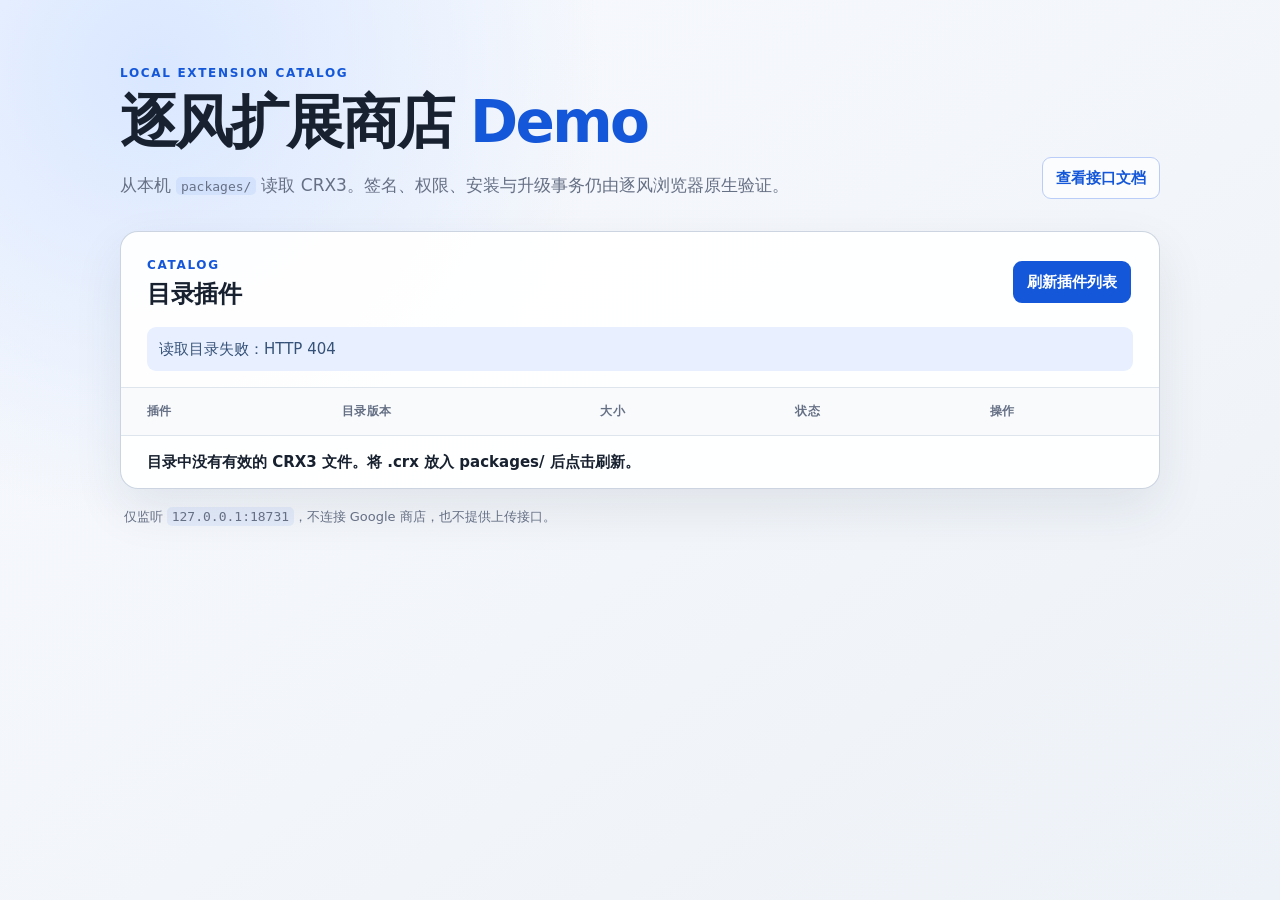
==== index.html @ 1a3bc920 "first" ====
<!doctype html>
<html lang="zh-CN">
<head>
  <meta charset="utf-8">
  <meta name="viewport" content="width=device-width, initial-scale=1">
  <title>逐风扩展商店 Demo</title>
  <link rel="stylesheet" href="/style.css">
  <script src="/app.js" defer></script>
</head>
<body>
  <main class="shell">
    <header class="hero">
      <div>
        <p class="eyebrow">LOCAL EXTENSION CATALOG</p>
        <h1>逐风扩展商店 <span>Demo</span></h1>
        <p class="intro">从本机 <code>packages/</code> 读取 CRX3。签名、权限、安装与升级事务仍由逐风浏览器原生验证。</p>
      </div>
      <a class="secondary-action" href="/docs">查看接口文档</a>
    </header>

    <section class="panel" aria-labelledby="catalog-heading">
      <div class="toolbar">
        <div>
          <p class="section-label">CATALOG</p>
          <h2 id="catalog-heading">目录插件</h2>
        </div>
        <button id="refresh" type="button">刷新插件列表</button>
      </div>
      <div id="status" class="status" role="status" aria-live="polite">正在读取本地目录…</div>
      <progress id="download-progress" aria-label="CRX 下载进度" hidden></progress>
      <div class="table-wrap">
        <table>
          <thead><tr><th>插件</th><th>目录版本</th><th>大小</th><th>状态</th><th>操作</th></tr></thead>
          <tbody id="packages"></tbody>
        </table>
      </div>
    </section>

    <footer>仅监听 <code>127.0.0.1:18731</code>，不连接 Google 商店，也不提供上传接口。</footer>
  </main>
</body>
</html>
---- style.css ----
:root {
  color-scheme: light;
  --ink: #18212f;
  --muted: #667085;
  --line: #dfe5ec;
  --panel: rgba(255, 255, 255, 0.92);
  --brand: #1457d9;
  --brand-dark: #0b3f9f;
  --accent: #e8f0ff;
}

* { box-sizing: border-box; }

body {
  min-height: 100vh;
  margin: 0;
  color: var(--ink);
  background:
    radial-gradient(circle at 12% 8%, #d9e7ff 0, transparent 28rem),
    linear-gradient(145deg, #f8faff 0%, #f2f5f9 56%, #edf2f8 100%);
  font: 15px/1.6 system-ui, -apple-system, BlinkMacSystemFont, "Segoe UI", sans-serif;
}

.shell,
body > section,
body > h1,
body > p {
  width: min(1040px, calc(100% - 32px));
  margin-right: auto;
  margin-left: auto;
}

.shell { padding: 64px 0 40px; }

.hero {
  display: flex;
  align-items: flex-end;
  justify-content: space-between;
  gap: 32px;
  margin-bottom: 32px;
}

.eyebrow,
.section-label {
  margin: 0 0 6px;
  color: var(--brand);
  font-size: 12px;
  font-weight: 750;
  letter-spacing: .14em;
}

h1, h2 { line-height: 1.15; }
h1 { margin: 0; font-size: clamp(34px, 6vw, 58px); letter-spacing: -.045em; }
h1 span { color: var(--brand); }
h2 { margin: 0; font-size: 24px; letter-spacing: -.02em; }

.intro { max-width: 680px; margin: 16px 0 0; color: var(--muted); font-size: 17px; }

.panel {
  overflow: hidden;
  border: 1px solid rgba(198, 208, 221, .9);
  border-radius: 18px;
  background: var(--panel);
  box-shadow: 0 20px 50px rgba(31, 52, 79, .09);
}

.toolbar {
  display: flex;
  align-items: center;
  justify-content: space-between;
  gap: 20px;
  padding: 24px 26px 18px;
}

button,
.secondary-action {
  border: 1px solid transparent;
  border-radius: 9px;
  padding: 8px 13px;
  font: inherit;
  font-weight: 650;
  text-decoration: none;
  transition: background-color .15s ease, border-color .15s ease, transform .15s ease;
}

button { margin: 2px; color: #fff; background: var(--brand); cursor: pointer; }
button:hover:not(:disabled) { background: var(--brand-dark); transform: translateY(-1px); }
button:disabled { opacity: .48; cursor: not-allowed; }
.secondary-action { flex: 0 0 auto; color: var(--brand); border-color: #b9cdf8; background: rgba(255, 255, 255, .72); }
.secondary-action:hover { border-color: var(--brand); background: #fff; }

.status {
  min-height: 44px;
  margin: 0 26px 16px;
  padding: 10px 12px;
  border-radius: 9px;
  color: #365178;
  background: var(--accent);
  white-space: pre-wrap;
}

#download-progress { width: calc(100% - 52px); margin: 0 26px 16px; accent-color: var(--brand); }

.table-wrap { overflow-x: auto; }
table { width: 100%; border-collapse: collapse; }
th, td { padding: 14px 26px; border-top: 1px solid var(--line); text-align: left; vertical-align: middle; }
th { color: var(--muted); background: #f8fafc; font-size: 12px; font-weight: 700; letter-spacing: .04em; white-space: nowrap; }
td:first-child { min-width: 240px; font-weight: 620; }
td:last-child { min-width: 150px; }

footer { padding: 18px 4px; color: var(--muted); font-size: 13px; }
a { color: var(--brand); }
code, pre { font: 13px/1.55 ui-monospace, SFMono-Regular, Menlo, Consolas, monospace; }
code { padding: .12em .35em; border-radius: 5px; background: rgba(20, 87, 217, .07); }
pre { overflow-x: auto; padding: 16px; border: 1px solid var(--line); border-radius: 10px; background: #f8fafc; }
pre code { padding: 0; background: transparent; }

.docs-page { width: min(920px, calc(100% - 32px)); margin: 40px auto; }
.docs-page section { width: auto; margin: 34px 0; }
.docs-page table { border: 1px solid var(--line); background: #fff; }

@media (max-width: 700px) {
  .shell { padding-top: 36px; }
  .hero { align-items: flex-start; flex-direction: column; gap: 18px; }
  .toolbar { align-items: flex-start; }
  th, td { padding: 12px 16px; }
  .status { margin-right: 16px; margin-left: 16px; }
  #download-progress { width: calc(100% - 32px); margin-right: 16px; margin-left: 16px; }
}

@media (prefers-reduced-motion: reduce) {
  button, .secondary-action { transition: none; }
}
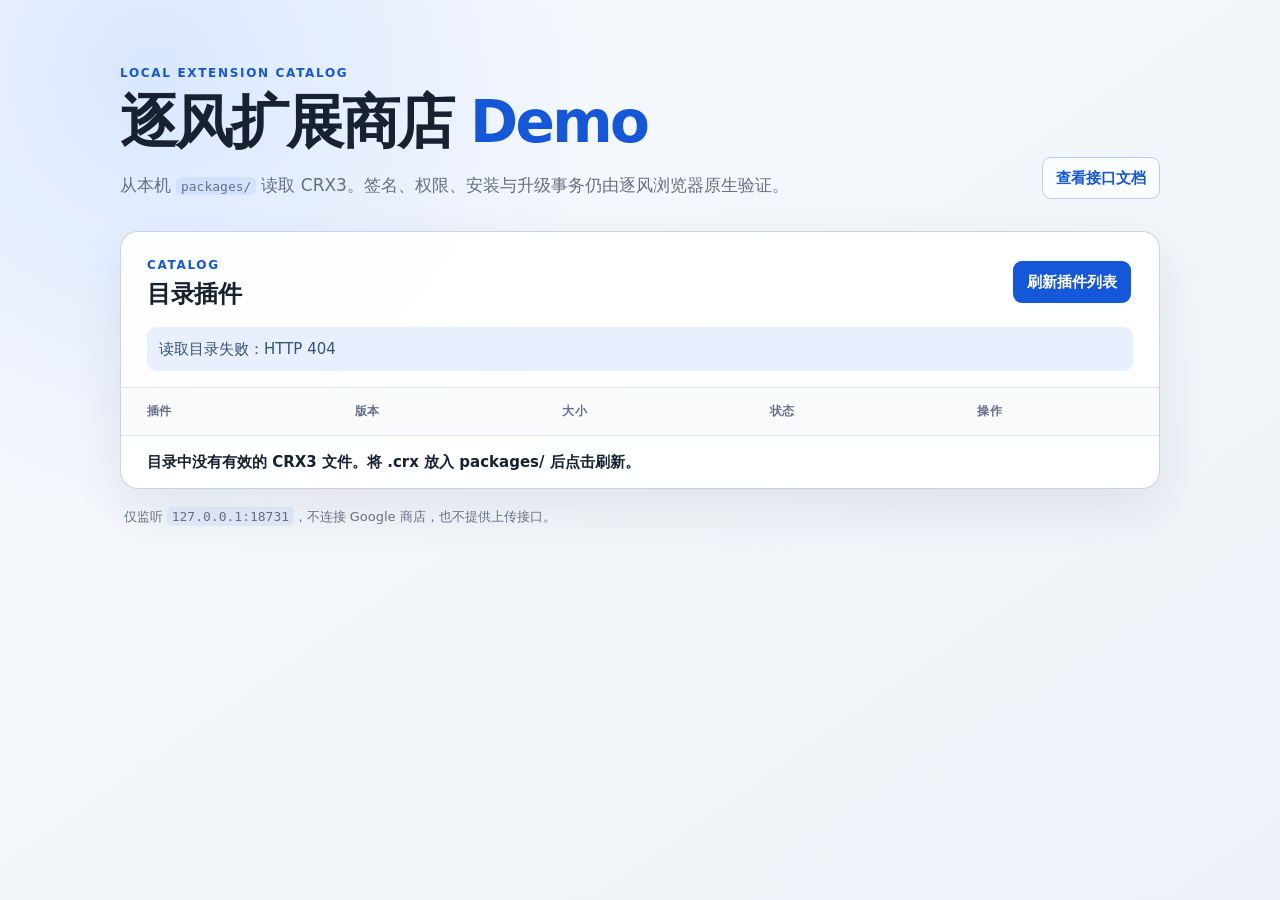
==== commit f8ce54b9: "允许局域网访问" ====
--- a/index.html
+++ b/index.html
@@ -30,7 +30,7 @@
       <progress id="download-progress" aria-label="CRX 下载进度" hidden></progress>
       <div class="table-wrap">
         <table>
-          <thead><tr><th>插件</th><th>目录版本</th><th>大小</th><th>状态</th><th>操作</th></tr></thead>
+          <thead><tr><th>插件</th><th>版本</th><th>大小</th><th>状态</th><th>操作</th></tr></thead>
           <tbody id="packages"></tbody>
         </table>
       </div>
--- a/style.css
+++ b/style.css
@@ -106,6 +106,7 @@
 th, td { padding: 14px 26px; border-top: 1px solid var(--line); text-align: left; vertical-align: middle; }
 th { color: var(--muted); background: #f8fafc; font-size: 12px; font-weight: 700; letter-spacing: .04em; white-space: nowrap; }
 td:first-child { min-width: 240px; font-weight: 620; }
+td:first-child .file-name { margin-top: 3px; color: var(--muted); font-size: 13px; font-weight: 400; }
 td:last-child { min-width: 150px; }
 
 footer { padding: 18px 4px; color: var(--muted); font-size: 13px; }
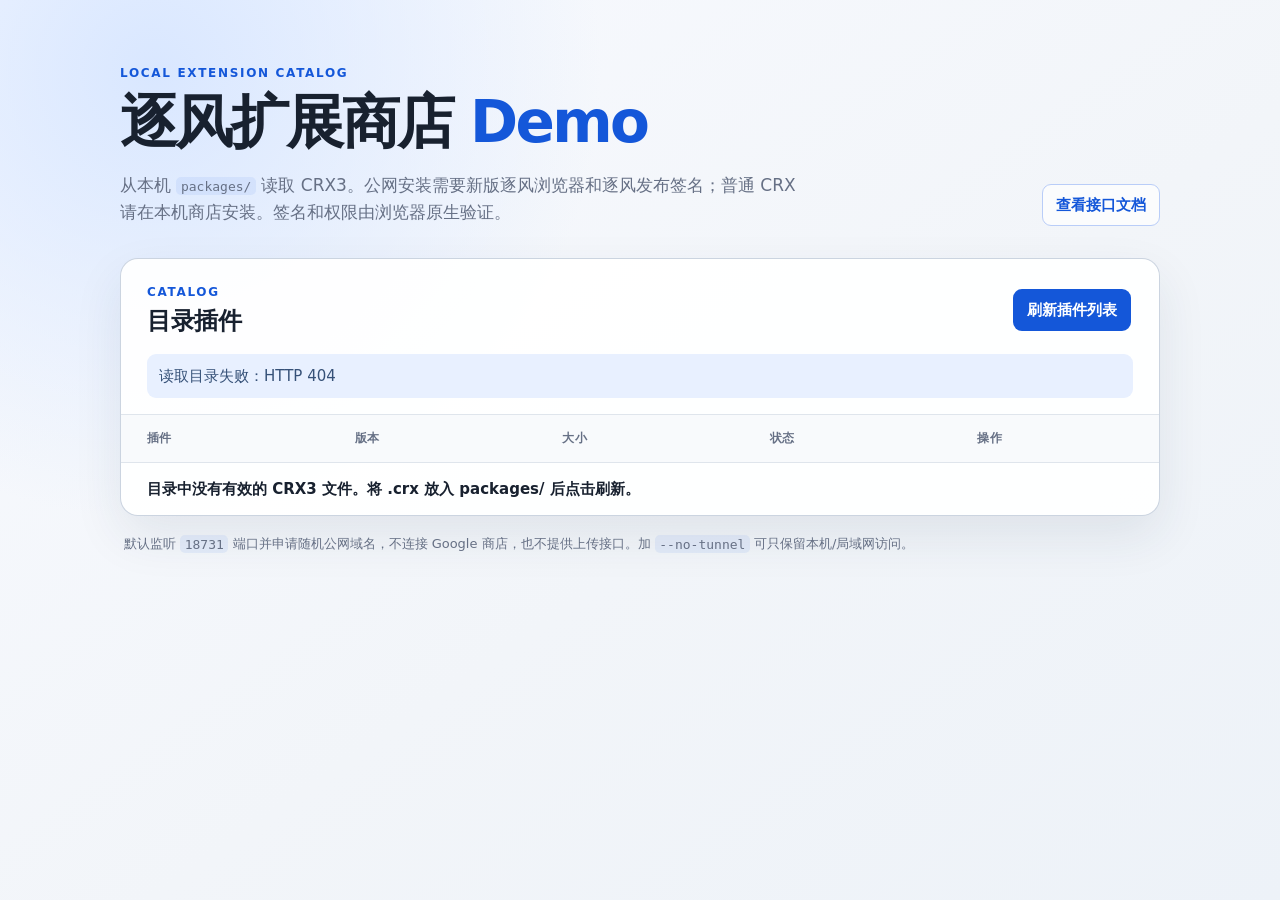
==== commit 38eccc14: "增加随机域名访问" ====
--- a/index.html
+++ b/index.html
@@ -13,7 +13,7 @@
       <div>
         <p class="eyebrow">LOCAL EXTENSION CATALOG</p>
         <h1>逐风扩展商店 <span>Demo</span></h1>
-        <p class="intro">从本机 <code>packages/</code> 读取 CRX3。签名、权限、安装与升级事务仍由逐风浏览器原生验证。</p>
+        <p class="intro">从本机 <code>packages/</code> 读取 CRX3。公网安装需要新版逐风浏览器和逐风发布签名；普通 CRX 请在本机商店安装。签名和权限由浏览器原生验证。</p>
       </div>
       <a class="secondary-action" href="/docs">查看接口文档</a>
     </header>
@@ -36,7 +36,7 @@
       </div>
     </section>
 
-    <footer>仅监听 <code>127.0.0.1:18731</code>，不连接 Google 商店，也不提供上传接口。</footer>
+    <footer>默认监听 <code>18731</code> 端口并申请随机公网域名，不连接 Google 商店，也不提供上传接口。加 <code>--no-tunnel</code> 可只保留本机/局域网访问。</footer>
   </main>
 </body>
 </html>
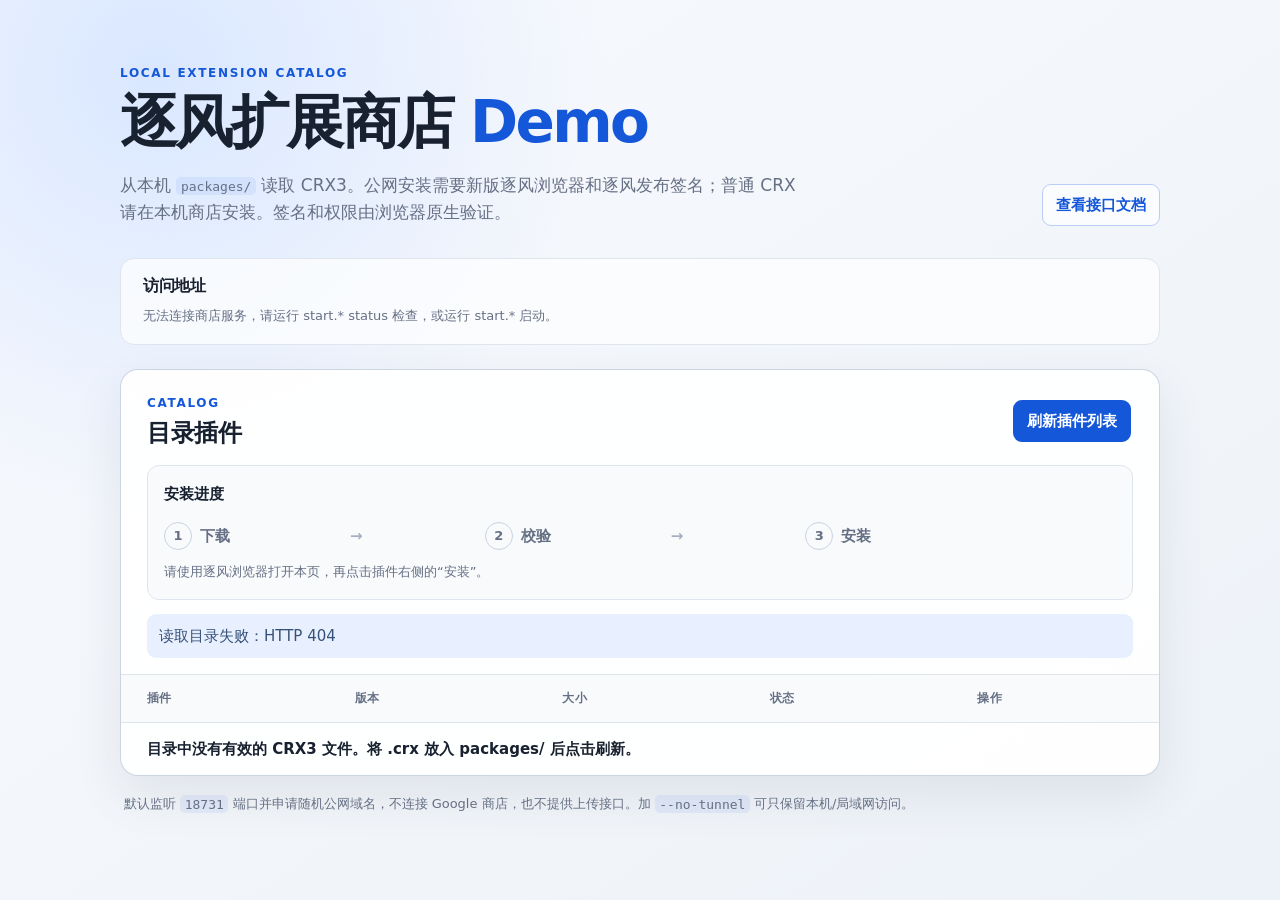
==== commit c32b2713: "插件安装进度" ====
--- a/index.html
+++ b/index.html
@@ -18,6 +18,11 @@
       <a class="secondary-action" href="/docs">查看接口文档</a>
     </header>
 
+    <section class="service-panel" aria-labelledby="service-heading">
+      <h2 id="service-heading">访问地址</h2>
+      <div id="service-status" class="service-status" aria-live="polite">正在读取本机、局域网与公网链接…</div>
+    </section>
+
     <section class="panel" aria-labelledby="catalog-heading">
       <div class="toolbar">
         <div>
@@ -26,6 +31,15 @@
         </div>
         <button id="refresh" type="button">刷新插件列表</button>
       </div>
+      <section id="install-progress" class="install-progress" aria-labelledby="progress-heading" data-result="idle">
+        <h3 id="progress-heading">安装进度</h3>
+        <ol class="install-steps" aria-label="安装阶段">
+          <li id="step-download" data-state="pending"><span class="step-number" aria-hidden="true">1</span><span>下载</span></li>
+          <li id="step-verify" data-state="pending"><span class="step-number" aria-hidden="true">2</span><span>校验</span></li>
+          <li id="step-install" data-state="pending"><span class="step-number" aria-hidden="true">3</span><span>安装</span></li>
+        </ol>
+        <p id="progress-note" class="progress-note">选择插件并点击“安装”，这里将显示本次安装进度。</p>
+      </section>
       <div id="status" class="status" role="status" aria-live="polite">正在读取本地目录…</div>
       <progress id="download-progress" aria-label="CRX 下载进度" hidden></progress>
       <div class="table-wrap">
--- a/style.css
+++ b/style.css
@@ -64,6 +64,11 @@
   box-shadow: 0 20px 50px rgba(31, 52, 79, .09);
 }
 
+.service-panel { margin-bottom: 24px; padding: 18px 22px; border: 1px solid var(--line); border-radius: 14px; background: rgba(255, 255, 255, .7); }
+.service-panel h2 { margin-bottom: 10px; font-size: 16px; }
+.service-status { color: var(--muted); font-size: 13px; overflow-wrap: anywhere; }
+.service-status a { display: block; width: fit-content; margin: 4px 0; text-underline-offset: 3px; }
+
 .toolbar {
   display: flex;
   align-items: center;
@@ -101,6 +106,22 @@
 
 #download-progress { width: calc(100% - 52px); margin: 0 26px 16px; accent-color: var(--brand); }
 
+.install-progress { margin: 0 26px 14px; padding: 16px; border: 1px solid var(--line); border-radius: 12px; background: #f8fafc; }
+.install-progress h3 { margin: 0 0 16px; font-size: 15px; }
+.install-steps { display: flex; gap: 10px; margin: 0; padding: 0; list-style: none; }
+.install-steps li { display: flex; flex: 1; align-items: center; gap: 8px; color: var(--muted); font-weight: 650; }
+.install-steps li:not(:last-child)::after { content: "→"; flex: 1; color: #a5afbf; text-align: center; }
+.step-number { display: grid; flex: 0 0 28px; height: 28px; place-items: center; border: 1px solid #c9d3e1; border-radius: 50%; font-size: 13px; }
+.install-steps [data-state="active"] { color: var(--brand); }
+.install-steps [data-state="active"] .step-number { border-color: var(--brand); background: var(--accent); box-shadow: 0 0 0 3px #e8f0ff; }
+.install-steps [data-state="done"] { color: #13764d; }
+.install-steps [data-state="done"] .step-number { border-color: #13764d; background: #e5f6ee; }
+.install-steps [data-state="failed"] { color: #b42318; }
+.install-steps [data-state="failed"] .step-number { border-color: #b42318; background: #fff0ed; }
+.install-steps [data-state="cancelled"] { color: #975c13; }
+.install-steps [data-state="cancelled"] .step-number { border-color: #975c13; background: #fff6e5; }
+.progress-note { margin: 12px 0 0; color: var(--muted); font-size: 13px; }
+
 .table-wrap { overflow-x: auto; }
 table { width: 100%; border-collapse: collapse; }
 th, td { padding: 14px 26px; border-top: 1px solid var(--line); text-align: left; vertical-align: middle; }
@@ -126,6 +147,9 @@
   .toolbar { align-items: flex-start; }
   th, td { padding: 12px 16px; }
   .status { margin-right: 16px; margin-left: 16px; }
+  .install-progress { margin-right: 16px; margin-left: 16px; padding: 12px; }
+  .install-steps { gap: 5px; }
+  .install-steps li { gap: 6px; font-size: 14px; }
   #download-progress { width: calc(100% - 32px); margin-right: 16px; margin-left: 16px; }
 }
 
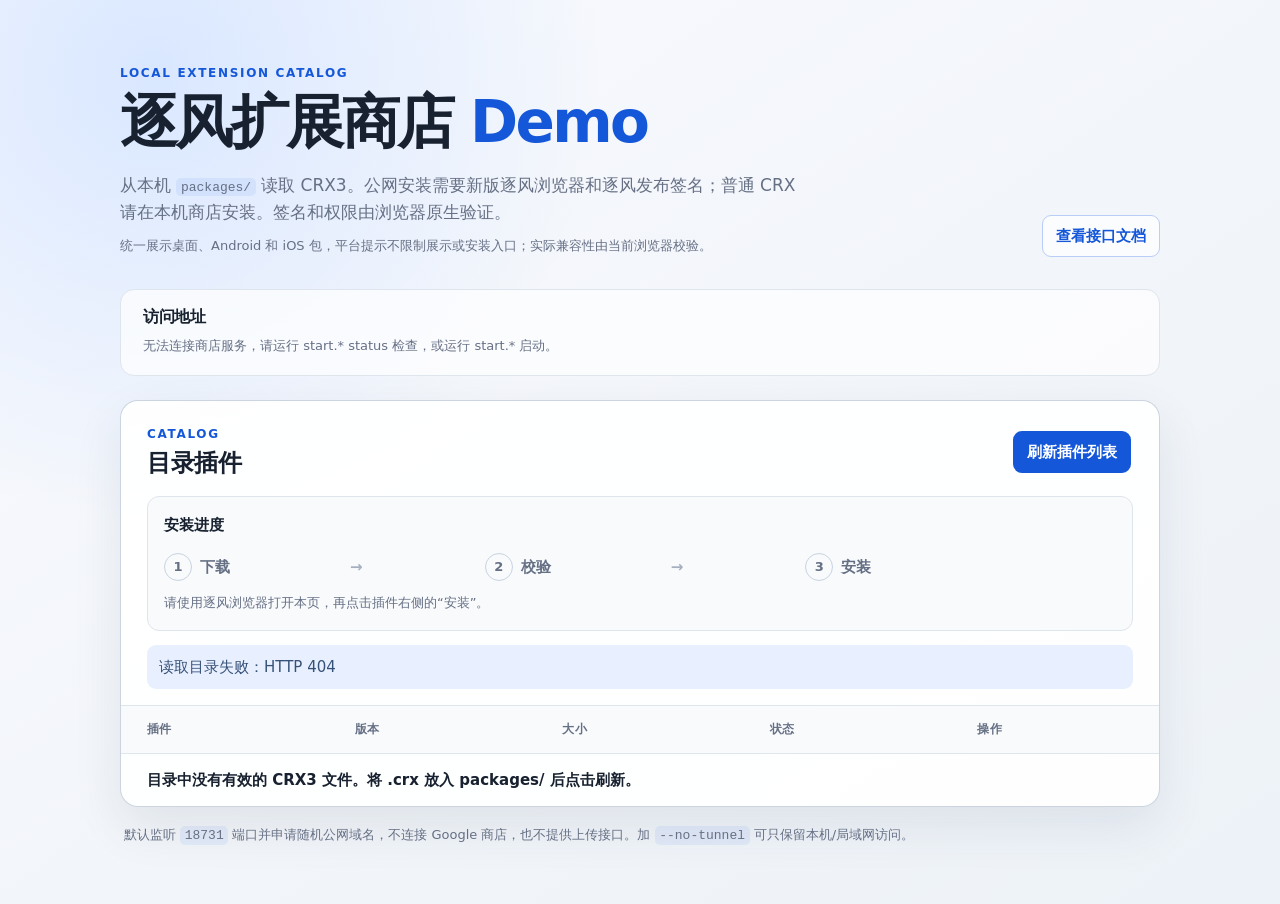
==== commit f4e3eaf1: "新增 iOS 平台提示与断点续传" ====
--- a/index.html
+++ b/index.html
@@ -14,6 +14,7 @@
         <p class="eyebrow">LOCAL EXTENSION CATALOG</p>
         <h1>逐风扩展商店 <span>Demo</span></h1>
         <p class="intro">从本机 <code>packages/</code> 读取 CRX3。公网安装需要新版逐风浏览器和逐风发布签名；普通 CRX 请在本机商店安装。签名和权限由浏览器原生验证。</p>
+        <p class="catalog-note">统一展示桌面、Android 和 iOS 包，平台提示不限制展示或安装入口；实际兼容性由当前浏览器校验。</p>
       </div>
       <a class="secondary-action" href="/docs">查看接口文档</a>
     </header>
--- a/style.css
+++ b/style.css
@@ -55,6 +55,7 @@
 h2 { margin: 0; font-size: 24px; letter-spacing: -.02em; }
 
 .intro { max-width: 680px; margin: 16px 0 0; color: var(--muted); font-size: 17px; }
+.catalog-note { max-width: 680px; margin: 10px 0 0; color: var(--muted); font-size: 13px; }
 
 .panel {
   overflow: hidden;
@@ -137,9 +138,45 @@
 pre { overflow-x: auto; padding: 16px; border: 1px solid var(--line); border-radius: 10px; background: #f8fafc; }
 pre code { padding: 0; background: transparent; }
 
-.docs-page { width: min(920px, calc(100% - 32px)); margin: 40px auto; }
-.docs-page section { width: auto; margin: 34px 0; }
+.docs-page { width: min(1280px, calc(100% - 32px)); margin: 40px auto; }
+.docs-layout { display: grid; grid-template-columns: 200px minmax(0, 1fr); gap: 40px; align-items: start; }
+.docs-sidebar { position: sticky; top: 24px; max-height: calc(100vh - 48px); overflow-y: auto; }
+.docs-back { display: inline-block; margin-bottom: 20px; text-decoration: none; font-weight: 650; }
+.docs-nav { padding: 14px; border: 1px solid var(--line); border-radius: 12px; background: rgba(255, 255, 255, .85); }
+.docs-nav strong { display: block; margin-bottom: 8px; font-size: 13px; }
+.docs-nav a { display: block; padding: 6px 8px; border-radius: 6px; color: #365178; font-size: 14px; text-decoration: none; }
+.docs-nav a:hover, .docs-nav a:focus-visible { color: var(--brand); background: var(--accent); }
+.docs-main { min-width: 0; }
+.docs-header h1 { font-size: clamp(30px, 4vw, 44px); }
+.docs-meta { color: var(--muted); font-size: 13px; }
+.docs-page section { width: auto; margin: 36px 0; scroll-margin-top: 24px; }
+.docs-page h2 { padding-top: 16px; border-top: 1px solid var(--line); font-size: 25px; }
+.docs-page h3 { margin: 26px 0 12px; font-size: 18px; }
 .docs-page table { border: 1px solid var(--line); background: #fff; }
+.docs-page th, .docs-page td { padding: 10px 12px; font-size: 14px; overflow-wrap: anywhere; }
+.docs-page td:first-child, .docs-page td:last-child { min-width: 0; font-weight: 400; }
+.docs-page td { min-width: 130px; }
+.docs-page code { overflow-wrap: anywhere; }
+.docs-page pre { max-width: 100%; margin: 12px 0; }
+.docs-page pre code { overflow-wrap: normal; }
+.docs-page details { margin: 14px 0; padding: 12px 14px; border: 1px solid var(--line); border-radius: 10px; background: #fff; }
+.docs-page summary { color: var(--brand); font-weight: 650; cursor: pointer; }
+.docs-page li { margin-bottom: 8px; }
+.doc-callout { padding: 14px 16px; border-left: 3px solid var(--brand); border-radius: 0 9px 9px 0; background: var(--accent); }
+
+@media (max-width: 900px) {
+  .docs-layout { grid-template-columns: minmax(0, 1fr); gap: 24px; }
+  .docs-sidebar { position: static; max-height: none; }
+  .docs-back { margin-bottom: 12px; }
+  .docs-nav { display: flex; flex-wrap: wrap; gap: 4px; }
+  .docs-nav strong { flex-basis: 100%; }
+}
+
+@media print {
+  .docs-page { width: auto; margin: 0; }
+  .docs-layout { display: block; }
+  .docs-sidebar { display: none; }
+}
 
 @media (max-width: 700px) {
   .shell { padding-top: 36px; }
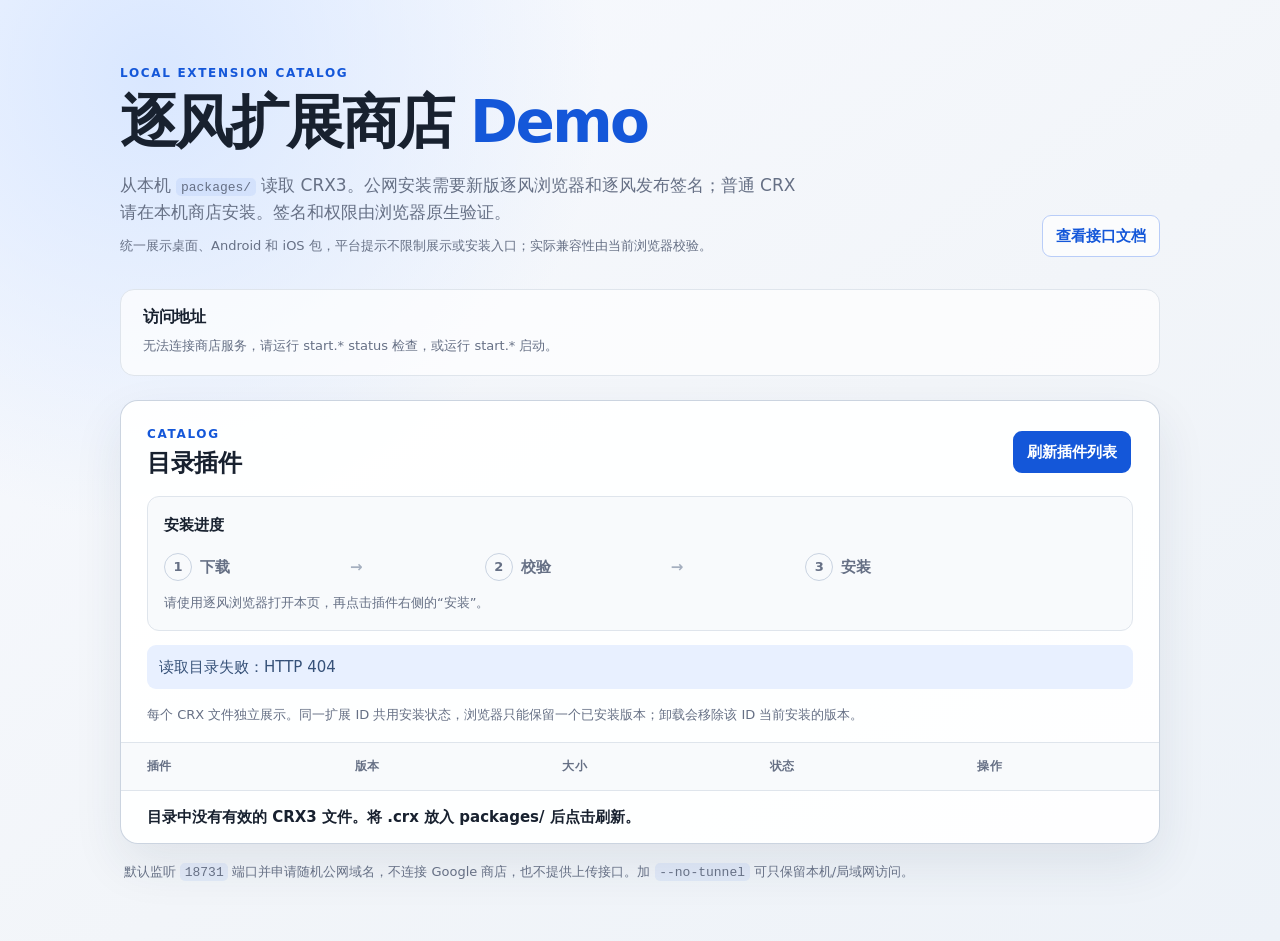
==== commit 42d6cfcb: "同一ID的插件都显示，方便测试升级" ====
--- a/index.html
+++ b/index.html
@@ -43,6 +43,7 @@
       </section>
       <div id="status" class="status" role="status" aria-live="polite">正在读取本地目录…</div>
       <progress id="download-progress" aria-label="CRX 下载进度" hidden></progress>
+      <p class="catalog-note">每个 CRX 文件独立展示。同一扩展 ID 共用安装状态，浏览器只能保留一个已安装版本；卸载会移除该 ID 当前安装的版本。</p>
       <div class="table-wrap">
         <table>
           <thead><tr><th>插件</th><th>版本</th><th>大小</th><th>状态</th><th>操作</th></tr></thead>
--- a/style.css
+++ b/style.css
@@ -56,6 +56,7 @@
 
 .intro { max-width: 680px; margin: 16px 0 0; color: var(--muted); font-size: 17px; }
 .catalog-note { max-width: 680px; margin: 10px 0 0; color: var(--muted); font-size: 13px; }
+.panel > .catalog-note { max-width: none; margin: 0 26px 16px; }
 
 .panel {
   overflow: hidden;
@@ -184,6 +185,7 @@
   .toolbar { align-items: flex-start; }
   th, td { padding: 12px 16px; }
   .status { margin-right: 16px; margin-left: 16px; }
+  .panel > .catalog-note { margin-right: 16px; margin-left: 16px; }
   .install-progress { margin-right: 16px; margin-left: 16px; padding: 12px; }
   .install-steps { gap: 5px; }
   .install-steps li { gap: 6px; font-size: 14px; }
@@ -193,3 +195,4 @@
 @media (prefers-reduced-motion: reduce) {
   button, .secondary-action { transition: none; }
 }
+.package-download { display: inline-block; margin: 6px 0 6px 12px; }
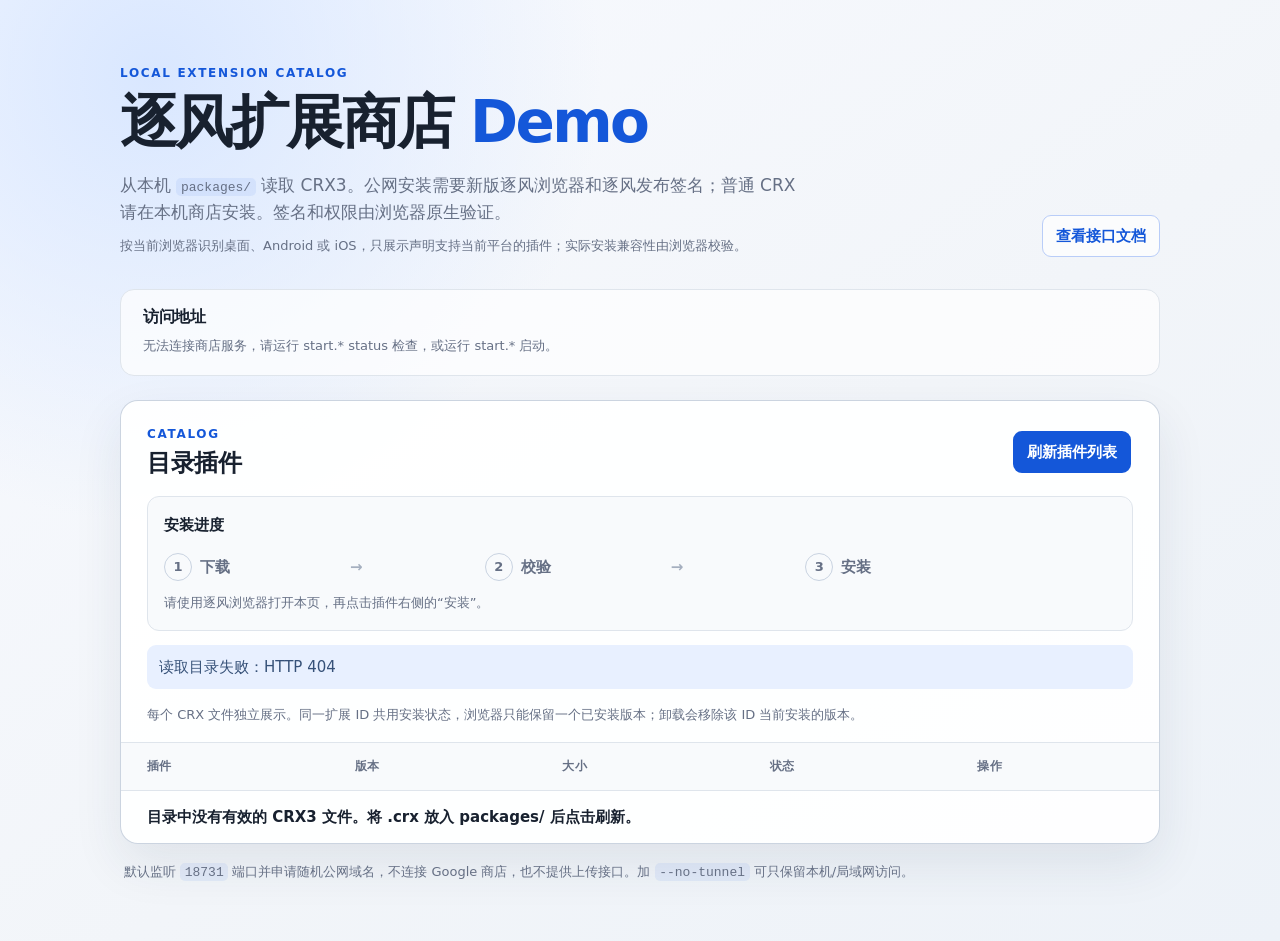
==== commit 73088def: "UA匹配插件" ====
--- a/index.html
+++ b/index.html
@@ -14,7 +14,7 @@
         <p class="eyebrow">LOCAL EXTENSION CATALOG</p>
         <h1>逐风扩展商店 <span>Demo</span></h1>
         <p class="intro">从本机 <code>packages/</code> 读取 CRX3。公网安装需要新版逐风浏览器和逐风发布签名；普通 CRX 请在本机商店安装。签名和权限由浏览器原生验证。</p>
-        <p class="catalog-note">统一展示桌面、Android 和 iOS 包，平台提示不限制展示或安装入口；实际兼容性由当前浏览器校验。</p>
+        <p class="catalog-note">按当前浏览器识别桌面、Android 或 iOS，只展示声明支持当前平台的插件；实际安装兼容性由浏览器校验。</p>
       </div>
       <a class="secondary-action" href="/docs">查看接口文档</a>
     </header>
